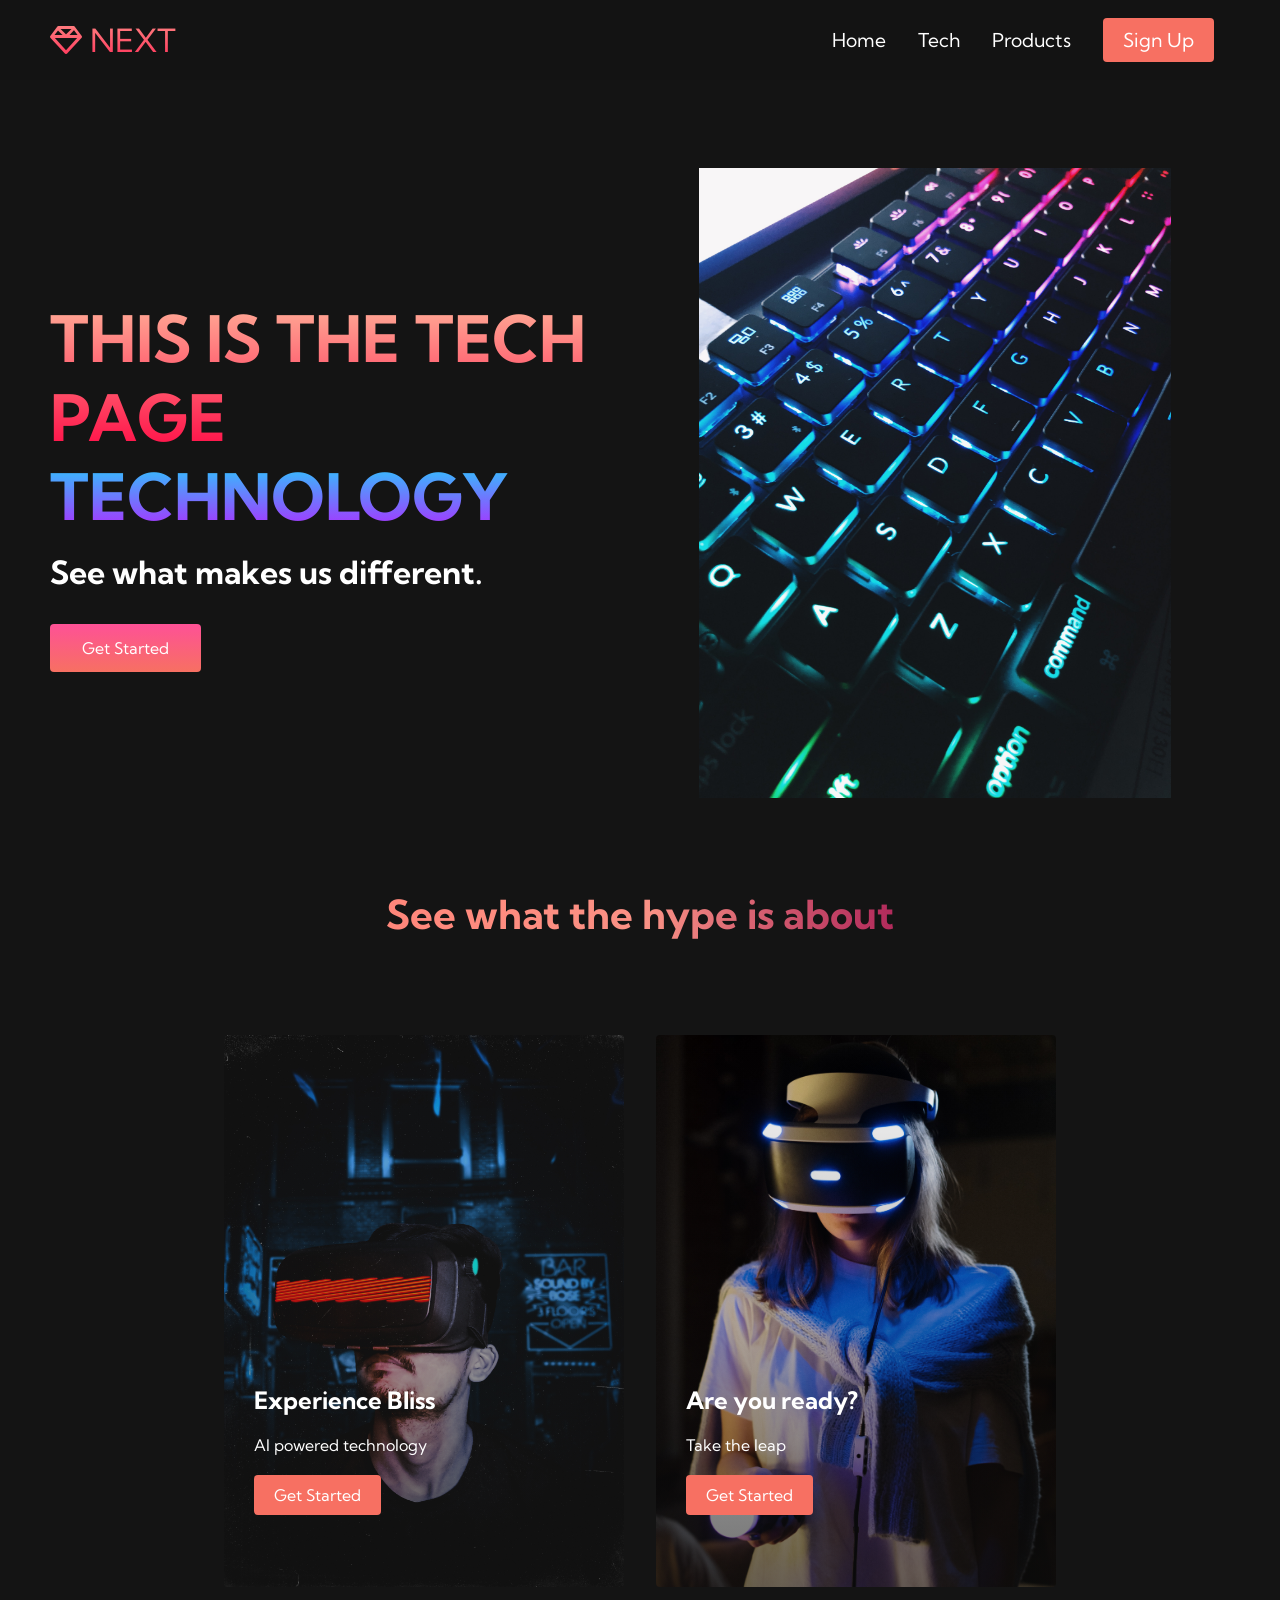
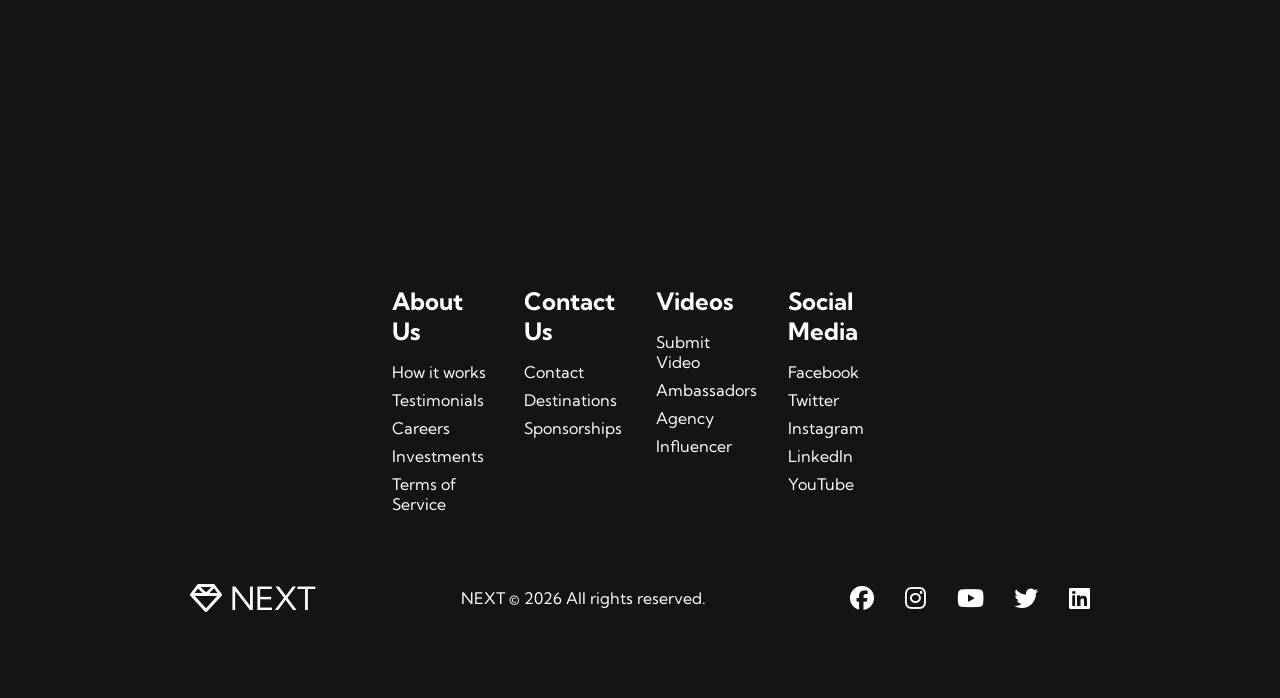
==== tech.html @ 0362b0b6 "Add tech page content and resolving typo in index.html" ====
<!DOCTYPE html>
<html lang="en">
<head>
    <meta charset="UTF-8">
    <meta name="viewport" content="width=device-width, initial-scale=1.0">
    <title>Website</title>
    <link rel="stylesheet" href="styles.css">
    <link rel="stylesheet" href="https://cdnjs.cloudflare.com/ajax/libs/font-awesome/6.5.0/css/all.min.css"><!-- Font Awesome -->
    <!-- google font -->
    <link rel="preconnect" href="https://fonts.googleapis.com">
    <link rel="preconnect" href="https://fonts.gstatic.com" crossorigin>
    <link href="https://fonts.googleapis.com/css2?family=Kumbh+Sans:wght,YOPQ@600,300&display=swap" rel="stylesheet">
</head>
<body>
    <!-- Navbar section-->
    <!--Its a navbar container-->
    <nav class="navbar">
        <div class="navbar__container">
            <!--here is the logo, ideally should use image, but now its a String-->
            <!-- write a for tag and after that # and the id name and push tab, it will automaticall generate it (a#navbar__logo)-->
            <a href="/" id="navbar__logo">
                <i class="fa-regular fa-gem"></i>NEXT</a> <!--i tag contains the fontawesome icon-->
            <!--.navbar__toggle#mobile-menu-->
            <div class="navbar__toggle" id="mobile-menu">
                <!--shift + alt + down arrow copy the line-->
                <span class="bar"></span>
                <span class="bar"></span>
                <span class="bar"></span>
            </div>
            <ul class="navbar__menu">
                <li class="navbar__item">
                    <a href="/" class="navbar__links">
                    Home
                    </a>
                </li>
                <li class="navbar__item">
                    <a href="/tech.html" class="navbar__links">
                    Tech
                    </a>
                </li>
                <li class="navbar__item">
                    <a href="/" class="navbar__links">
                    Products
                    </a>
                </li>
                <li class="navbar__btn">
                    <a href="/" class="button">
                    Sign Up
                    </a>
                </li>
            </ul>
        </div>
    </nav>

    <!-- Hero section -->
    <!-- A hero section is the large, prominent area at the top of a website’s homepage. 
    It usually includes a headline, a short description, and a call-to-action button. 
    The hero section is designed to grab visitors’ attention and quickly communicate the main message or value of the site.
    It often features a background image, video, or graphic.-->
    <div class="main">
        <div class="main__container">
            <div class="main__content">
                <h1>THIS IS THE TECH PAGE</h1>
                <h2>TECHNOLOGY</h2>
                <p>See what makes us different.</p>
                <button class="main__btn">
                    <a href="/">Get Started</a>
                </button>
            </div>
            <div class="main__img--container">
                <img src="images/pic2.jpg" alt="pic" id="main__img"><!-- alt means alternative name of the picture. It will show if the image cannot be displayed -->
                <!-- pictures from https://undraw.co/--> <!-- you can add your collor at the side so the pictures will be alligned to it. Our color code is #FA6771-->
            </div>
        </div>

    </div>

    <!-- Service Section-->
    <div class="services">
        <h1>See what the hype is about</h1>
        <div class="services__container">
            <!--type .services__card and press tab to generate it-->
            <div class="services__card">
                <h2>Experience Bliss</h2>
                <p>AI powered technology</p>
                <button>Get Started</button>
            </div>
            <div class="services__card">
                <h2>Are you ready?</h2>
                <p>Take the leap</p>
                <button>Get Started</button>
            </div>
        </div>
    </div> 

    <!-- Footer section -->
    <div class="footer__container">
        <div class="footer__links">
            <div class="footer__link--wrapper">
                <div class="footer__link--items">
                    <h2>About Us</h2>
                    <a href="/">How it works</a>
                    <a href="/">Testimonials</a>
                    <a href="/">Careers</a>
                    <a href="/">Investments</a>
                    <a href="/">Terms of Service</a>
                </div>
                <div class="footer__link--items">
                    <h2>Contact Us</h2>
                    <a href="/">Contact</a>
                    <a href="/">Destinations</a>
                    <a href="/">Sponsorships</a>
                </div>
            </div>
            <div class="footer__link--wrapper">
                <div class="footer__link--items">
                    <h2>Videos</h2>
                    <a href="/">Submit Video</a>
                    <a href="/">Ambassadors</a>
                    <a href="/">Agency</a>
                    <a href="/">Influencer</a>
                </div>
                <div class="footer__link--items">
                    <h2>Social Media</h2>
                    <a href="/">Facebook</a>
                    <a href="/">Twitter</a>
                    <a href="/">Instagram</a>
                    <a href="/">LinkedIn</a>
                    <a href="/">YouTube</a>
                </div>
            </div>
        </div>
        <div class="social__media">
            <div class="social__media--wrap">
                <div class="footer__logo">
                    <a href="/" id="footer__logo">
                    <i class="fa-regular fa-gem"></i>NEXT</a>
                </div>
                <p class="website__rights">NEXT © 2026 All rights reserved.</p>
                <div class="social__icons">
                    <a href="/" class="social__icon--link" target="_blank"> <!-- it opens in a new tab -->
                    <i class="fab fa-facebook"></i></a>
                    <a href="/" class="social__icon--link" target="_blank">
                    <i class="fab fa-instagram"></i></a>
                    <a href="/" class="social__icon--link" target="_blank">
                    <i class="fab fa-youtube"></i></a>
                    <a href="/" class="social__icon--link" target="_blank">
                    <i class="fab fa-twitter"></i></a>
                    <a href="/" class="social__icon--link" target="_blank">
                    <i class="fab fa-linkedin"></i></a>
            </div>
        </div>
    </div>

    <script src="app.js"></script>
</body>
</html>
---- styles.css ----
* {
    box-sizing: border-box;
    margin: 0;
    padding: 0;
    /*Need declare it to automatically fill out for us*/
    font-family: 'Kumbh Sans', sans-serif;
}

.navbar {
    background: #131313;
    height: 80px;
    display: flex; /*It will put navbar element onto a row*/
    justify-content: center;
    align-items: center;
    font-size: 1.2rem; /*1rem = 16pixel*/
    position: sticky;
    top: 0;
    z-index: 999;/*like 3dimensions like stacking, 999 means itt will always above every other part of the website's content. Its not being covered by anything*/
 }

 .navbar__container {
    display: flex; /*The logo NEXT moved to the side*/
    justify-content: space-between;/*it will see on mobile phone*/
    height: 80px;
    z-index: 1; /*make above of everything*/
    width: 100%; /*itt separate the nav items and the logos to the two corner/side ot the pages*/
    max-width: 1300px;
    margin: 0 auto ; /*first value is the top, second is right, bottom, left if you use 0 0 0 0 definitin. If you use two parameter the the first is top and bottom, second is left/right*/
    padding: 0 50px; /*same as above*/
 }

 /*use # because it is a logo*/
#navbar__logo {
    background-color: #ff8177; /*we have a linear gradient but in case it failed at lease we have something*/
    background-image: linear-gradient(to top, #ff0844 0%, #ffb199 100%); /*first 0 percent comma, second collor 100% so it create a little gradient effect on background color*/
    background-size: 100%;
    -webkit-background-clip: text; /*the background color will dissapear*/
    -moz-background-clip: text;
    -webkit-text-fill-color: transparent;
    -moz-text-fill-color: transparent;
    display: flex;
    align-items: center;/*move logo in center positin inside the nav colored line*/
    cursor: pointer; /*It create a little hand simbole if you hover over it*/
    text-decoration: none; /*get rid of the underline, because its an a tag that why there is an underline*/
    font-size: 2rem;
}

/*It the actual icon style*/
.fa-gem {
    margin-right: 0.5rem;
}

.navbar__menu {
    display: flex; /*It put the list element int a one row*/
    align-items: center;
    list-style: none; /*Itt will separate the list element -> nem csusznak egymasba*/
    text-align: center;
}

.navbar__item {
    height: 80px;
}

.navbar__links {
    color: #fff;
    display: flex;
    align-items: center;
    justify-content: center;
    text-decoration: none; /*remove underline (because it is an a tag)*/
    padding: 0 1rem;
    height: 100%; /*I think it fills the space, so thats why it posotioned in center position. CHECK IT!*/
}

.navbar__btn {
    display: flex;
    justify-content: center;
    align-items: center;
    padding: 0 1rem;
    width: 100%;
}

.button {
    display: flex;
    justify-content: center;
    align-items: center;
    text-decoration: none;
    padding: 10px 20px;
    height: 100%;
    width: 100%;
    border: none;
    outline: none;
    border-radius: 4px;
    background: #f77062;
    color: #fff; /*text color*/
}

/*define hover effect*/
.button:hover {
    background: #4837ff;
    transition: all 0.3s ease; /*With ease the transition will be smooth*/
}

.navbar__links:hover {
    color: #f77062;
    transition: all 0.3s ease; /*With ease the transition will be smooth*/
}

/*---- mobile responseve part ----*/

/*It triggers at 960px*/
@media screen and (max-width: 960px) {
    .navbar__container {
        display: flex;
        justify-content: space-between;
        height: 80;
        z-index: 1; /*make above of everything*/
        width: 100%;
        max-width: 1300px;
        padding: 0;
    }

    /*This is the mobile menu bars which appear when the windows size is mobile device sized (belowe our minimum settings)*/
    .navbar__menu {
        display: grid;
        grid-template-columns: auto;
        margin: 0;
        width: 100%;
        position: absolute; /*CHECK IT, it put the menu items center but check it*/
        top: -1000px; /*The animation coming from the top and because big negativ number it ensures that it will never seen. When we click it set the top back to the value where we can see it*/
        opacity: 0; /*0 because we dont want to see it*/
        transition: all 0.5s ease;
        height: 50vh; /*viewport height*/
        z-index: -1; /*that way i should be able to click on the icon to trigger this*/
        background: #131313;
    }

    /*JavaScript to trigger this*/
    .navbar__menu.active {
        background: #131313;
        top: 100%; /*This value essentially show the entire active menu*/
        opacity: 1; /*so we will see it*/
        transition: all 0.5s ease;
        z-index: 99;
        height: 50vh;
        font-size: 1.6rem;
    }

    #navbar__logo {
        padding-left: 25px;
    }

    /*check why need white space befor .bar*/
    .navbar__toggle .bar {
        width:25px;
        height: 3px;
        margin: 5px auto;
        transition: all 0.3s ease-in-out;
        background: #fff;
    }

    .navbar__item {
        width: 100%;
    }

    .navbar__links {
        text-align: center;
        padding: 2rem;
        width: 100%;
        display: table;
    }

    /*# means id*/
    #mobile-menu {
        position: absolute;
        top: 25%;
        right: 5%;
        transform: translate(5%, 20%);
    }

    .navbar__btn {
        padding-bottom: 2rem;
    }

    .button {
        display: flex;
        justify-content: center;
        align-items: center;
        width: 80%;
        height: 80px;
        margin: 0;
    }

    .navbar__toggle .bar {
        display: block;
        cursor: pointer;
    }

    /*nth-child(2) means its targets the second child*/
    #mobile-menu.is-active .bar:nth-child(2) {
        opacity: 0; /*its mean we dont want to see it at all*/
    }

    /*we want to target the top bar so its 1*/
    #mobile-menu.is-active .bar:nth-child(1) {
        transform: translateY(8px) rotate(45deg);
    }

    /*we want to target the third bar now*/
    #mobile-menu.is-active .bar:nth-child(3) {
        transform: translateY(-8px) rotate(-45deg);
    }

}


/*Hero Section CSS*/
.main {
    background-color: #141414;
}

.main__container {
    display: grid;
    grid-template-columns: 1fr 1fr; /*it means we have two column and they will take the same space*/
    align-items: center;
    justify-self: center; /*check it*/
    margin: 0 auto;
    height: 90vh;
    background-color: #141414;
    z-index: 1;
    width: 100%;
    max-width: 1300px;
    padding: 0 50px; /*top and bottom 0, left and right 50px*/
}

.main__content h1 {
    font-size: 4rem;
    background-color: #ff8177;
    background-image: linear-gradient(to top, #ff0844 0%, #ffb199 100%);
    background-color: 100%;
    -webkit-background-clip: text; /*the background color will dissapear*/
    -moz-background-clip: text;
    -webkit-text-fill-color: transparent;/*It will make the text transparent and show the background color*/
    -moz-text-fill-color: transparent;
}

.main__content h2 {
    font-size: 4rem;
    background-color: #ff8177;
    background-image: linear-gradient(to top, #b721ff 0%, #21d4fd 100%);
    background-color: 100%;
    -webkit-background-clip: text; /*the background color will dissapear*/
    -moz-background-clip: text;
    -webkit-text-fill-color: transparent;/*It will make the text transparent and show the background color*/
    -moz-text-fill-color: transparent;
}

.main__content p {
    margin-top: 1rem;
    font-size: 2rem;
    font-weight: 700;
    color: #fff;
}

.main__btn {
    font-size: 1rem;
    background-image: linear-gradient(to top, #f77062 0%, #fe5196 100%); /*check it*/
    padding: 14px 32px;
    border: none;
    border-radius: 4px;
    color: #fff;
    margin-top: 2rem;
    cursor: pointer;
    position: relative;/*check it*/
    transition: all 0.3s;/*check it*/
    outline: none;/*check it*/
}

/*Check this hover effect*/
.main__btn a {
    /*we are doing little hover effects*/
    position: relative;/*check it*/
    z-index: 2;
    color: #fff;
    text-decoration: none; /*it removes the underline*/
}

.main__btn:after {
    position: absolute;
    content: ''; /*when you see the hover effects like nothing there except what the color is */
    top: 0;
    left: 0;
    width: 0;
    height: 100%;
    background: #4837ff;
    transition: all 0.3s;
    border-radius: 4px;
}

.main__btn:hover {
    color:#fff;
}

.main__btn:hover:after {
    width: 100%;
}

.main__img--container {
    text-align: center;
}

#main__img {
    height: 80%;
    width: 80%; 
}

/*--- Mobile responsive*/
@media screen and (max-width: 768px) {
    /*lets target the main container*/
    .main__container {
        display: grid;
        grid-template-columns: auto;
        align-items: center;
        justify-self: center;
        width: 100%;
        margin: 0 auto;
        /*height: 90vh;*/
        height: auto;/**/
    }

    .main__content {
        text-align: center;
        margin-bottom: 4rem;
    }

    .main__content h1 {
        font-size: 2.5rem;
        margin-top: 2rem;
    }

    .main__content h2 {
        font-size: 3rem;
    }

    .main__content p {
        margin-top: 1rem;
        font-size: 1.5rem;
    }
 
}

@media screen and (max-width: 480px) {/*media query*/
   .main__content h1 {
        font-size: 2rem;
        margin-top: 3rem;
    }

    .main__content h2 {
        font-size: 2rem;
    }

    .main__content p {
        margin-top: 2rem;
        font-size: 1.5rem;
    }

    .main__btn {
        padding: 12px 36px;
        margin: 2.5rem 0; /*2.5rem by 0*/
    }
}

/*Service Section CSS*/
.services {
    background: #141414;
    display: flex;
    flex-direction: column;/*It will organize the child elements in a column*/
    align-items: center;
    min-height: 100vh; /*view port height*/
    /*The issue is on the .services section which has height: 100vh — a fixed height equal to the viewport. 
    When the screen is wide enough to display the cards side by side, the total content height (heading + large 552px cards + margins) can exceed that fixed height, causing the content to overflow outside the dark #141414 background. 
    The white body background then shows through at the bottom.
    Solution:
    min-height: 100vh means the section is at least full viewport height, 
    but grows taller if the content needs more space — so the dark background always covers the content fully.
    */
}

.services h1 {
    background-color: #ff8177;
    background-image: linear-gradient(
        to right, 
        #ff8177 0%, 
        #ff867a 0%, 
        #ff8c7f 21%,
        #f99185 52%, 
        #cf556c 78%, 
        #b12a5b 100%
    ); /*It provides the gradient effect (color transition)*/
    background-size: 100%; /*check it*/
    margin-bottom: 5rem;
    font-size: 2.5rem;
    -webkit-background-clip: text; /*the background color will dissapear*/
    -moz-background-clip: text;
    -webkit-text-fill-color: transparent;/*It will make the text transparent and show the background color*/
    -moz-text-fill-color: transparent;
}

.services__container {
    display: flex; /*check it. Itt will provide a flexible layout so when you increase the screen size the cards will be
    card should be next to each other (side by side). When you decrease it they should position themselves in a column*/
    justify-content: center;
    flex-wrap: wrap;
}

/*pictures from https://www.pexels.com/ It is a free stock photo and video website */

.services__card {
    margin: 1rem;
    height: 552px;
    width: 400px;
    border-radius: 4px;

    /*Esentially it is a linear gradient on the background to make it little darker, becase when it is to bright when I 
    had a text that you couldn't even read. So it is doing this effect */
    background-image: linear-gradient(
        to bottom, rgba(0,0,0,0) 0%, rgba(17, 17, 17, 0.6) 100%
        ),
        url('images/pic3.jpg'); /*the second part is the actual image*/
    background-size: cover; /*it will cover the entire card*/ 
    position: relative; /*I want to make sure I can position the text where I want it*/
    color: #fff;
    /*All child elements that don't have their own color rule will "bubble up" and use the parent's white color. 
    It's a shorthand way to set a default text color for all content inside the card without targeting each element individually.
    The color property in CSS is inherited by default. This means any text elements (<p>, <h2>, <span>, etc.) nested inside .services__card will automatically inherit color: #fff from their parent, unless they define their own color value*/
}

.services__card:nth-child(2) {
     background-image: linear-gradient(
        to bottom, rgba(0,0,0,0) 0%, rgba(17, 17, 17, 0.6) 100%
    ),
        /*url('/images/pic4.jpg'); this is absolute path which work only locally. Use relative path instead*/
    url('images/pic4.jpg');   
}

.services h2 {
    position: absolute;
    top: 350px;
    left: 30px;
}

.services p {
    position: absolute; /*check absolute positioning*/
    top: 400px;
    left: 30px;
}

.services__card button {
    color: #fff;
    padding: 10px 20px;
    border: none;
    outline: none; /* is the border-like ring that browsers draw outside the element's border when it receives focus (e.g., when you click a button or tab to it with the keyboard).
    removes that default browser focus ring.*/
    /*
    Accessibility warning: Removing the outline can be harmful for keyboard users who rely on the visible focus indicator to know which element is selected. A better practice is to only hide it for mouse users:
    .services__card button:focus:not(:focus-visible) {
    outline: none;
    }
    This removes the outline on mouse click, but keeps it for keyboard navigation.
    */
    border-radius: 4px;
    background: #f77062;
    position: absolute;
    top: 440px;
    left: 30px;
    font-size: 1rem;
    cursor: pointer;
}

/*hover over effects*/
.services__card:hover {
    /*This is going to scale it to increase the card size when you hover over it*/
    transform: scale(1.075);
    transition: 0.2s ease-in; /*check it*/
    cursor: pointer;
}

@media screen and (max-width: 960px){
    .services {
        height: 1600px; /*cards will have enough space to stack vertically when the screen is narrower, 
        so they don't overflow
        Without this, the cards would overflow outside the section's background*/
    }

    .services h1 {
        font-size: 2rem;/*shrinks the heading slightly to fit a narrower screen*/
        margin-top: 12rem;/*.services h1 pushes the heading down within the services section, 
        which visually increases the gap between the bottom of .main__container (the hero section) and the services heading*/
    }
}

@media screen and (max-width: 480) {
    .services {
        height: 1400px;
    }

    .services h1 {
        font-size: 1.2rem;
        margin-top: 8rem;
    }

    .services__card {
        width: 300px;
    }
}

/*Footer section CSS*/
.footer__container {
    background-color: #141414;
    padding: 5rem 0; /*5rem top and bottom, 0 left and right*/
    display: flex;
    flex-direction: column;
    justify-content: center; /*It will put the content in the center of the footer section*/
    align-items: center;
}

#footer__logo {
    color: #fff;
    display: flex;
    align-items: center;/*move logo in center position inside the nav colored line*/
    cursor: pointer; /*It create a little hand simbole if you hover over it*/
    text-decoration: none; /*get rid of the underline, because its an a tag that why there is an underline*/
    font-size: 2rem;
}

.footer__links {
    width: 100%;
    max-width: 1000px;
    display: flex;
    justify-content: center;
}

.footer__link--wrapper {
    display: flex; /*It will put the list element int a one row*/
}

.footer__link--items {
    display: flex;
    flex-direction: column; /*It will organize the child elements in a column*/
    align-items: flex-start; /*It will align the items to the start of the column (left side)*/
    margin: 16px; /*It is 1rem*/
    text-align: left;
    width: 100px;
    box-sizing: border-box; /*It ensures that padding and border are included in the total width and height of the element, 
    preventing unexpected layout issues when adding padding or borders*/
}

.footer__link--items h2 {
    margin-bottom: 16px; /*It is 1rem*/
}

.footer__link--items > h2 { /*This means: "select any h2 that is a direct child of .footer__link--items"*/
    color: #fff;
}

.footer__link--items a {
    color: #fff;
    text-decoration: none; /*It removes the underline from the links*/
    margin-bottom: 0.5rem; /*It is 8px*/
}

.footer__link--items a:hover {
    color: #e9e9e9;
    transition: 0.3s ease-out; /*It creates a smooth transition effect when the color changes on hover.
    ease-out controls the speed curve of the transition — it starts fast and slows down at the end.*/
}

/*Social icons*/

.social__icon--link {
    color: #fff;
    font-size: 24px;
}

.social__media {
    max-width: 1000px;
    width: 100%;
}

.social__media--wrap {
    display: flex;
    justify-content: space-between; /*It will put the content at the start and end of the container, creating space between them*/
    align-items: center;
    width: 90%;/*It will make the content take up 90% of the container's width, leaving some space on the sides for better aesthetics and readability*/
    max-width: 1000px;
    margin: 40px auto 0 auto; /*40px top, auto right, 0 bottom, auto left. It centers the content horizontally and adds space above it*/
}

.social__icons {
    display: flex; /*It will put the icons in a row*/
    justify-content: space-between; /*It will put the icons at the start and end of the container, creating space between them*/
    align-items: center;
    width: 240px; /*It will set a fixed width for the container that holds the social media icons, ensuring they are spaced out evenly within that area*/
}

/*Currently it is a dead code check it*/
.social__logo {
    color: #fff;
    justify-self: flex-start; /*It will align the logo to the start of the container (left side)*/
    margin-left: 20px;
    cursor: pointer;
    text-decoration: none;
    font-size: 2rem;
    display: flex;
    align-items: center;
    margin-bottom: 16px;
}

.website__rights {
    color: #fff;
}

/*--- Mobile responsive part ---*/
@media screen and (max-width: 820px) {

    .footer__links {
        padding-top: 2rem; /*It will add space above the links to separate them 
        from the logo and social media icons, improving readability on smaller screens*/
    }

    #footer__logo {
        margin-bottom: 2rem; /*It will add space below the logo to separate it from the links, improving readability on smaller screens*/
    }

    .website__rights {
        margin-bottom: 2rem; /*It will add space below the copyright notice to separate it from the social media icons, improving readability on smaller screens*/
    }


    .footer__link--wrapper {
        flex-direction: column; /*It will organize the link sections in a column, stacking them vertically 
        instead of side by side, which is more suitable for narrow screens*/
    }

    .social__media--wrap {
        flex-direction: column; /*It will organize the social media section in a column, stacking the logo, copyright notice, and icons vertically 
        instead of side by side, which is more suitable for narrow screens*/
    }
}

@media screen and (max-width: 480px) {
    .footer__link--items {
        margin: 0;/*It will remove the margin around each link section (we set 16px previously so this will remove)
        to save space on smaller screens, 
        allowing the sections to fit better within the limited width*/
        padding: 10px; /*It will add padding inside each link section to create some space between the content 
        and the edges of the section, improving readability on smaller screens*/
        width: 100%; /*It will make each link section take up the full width of the container, 
        allowing them to stack vertically and fit better on narrow screens*/
    }
}
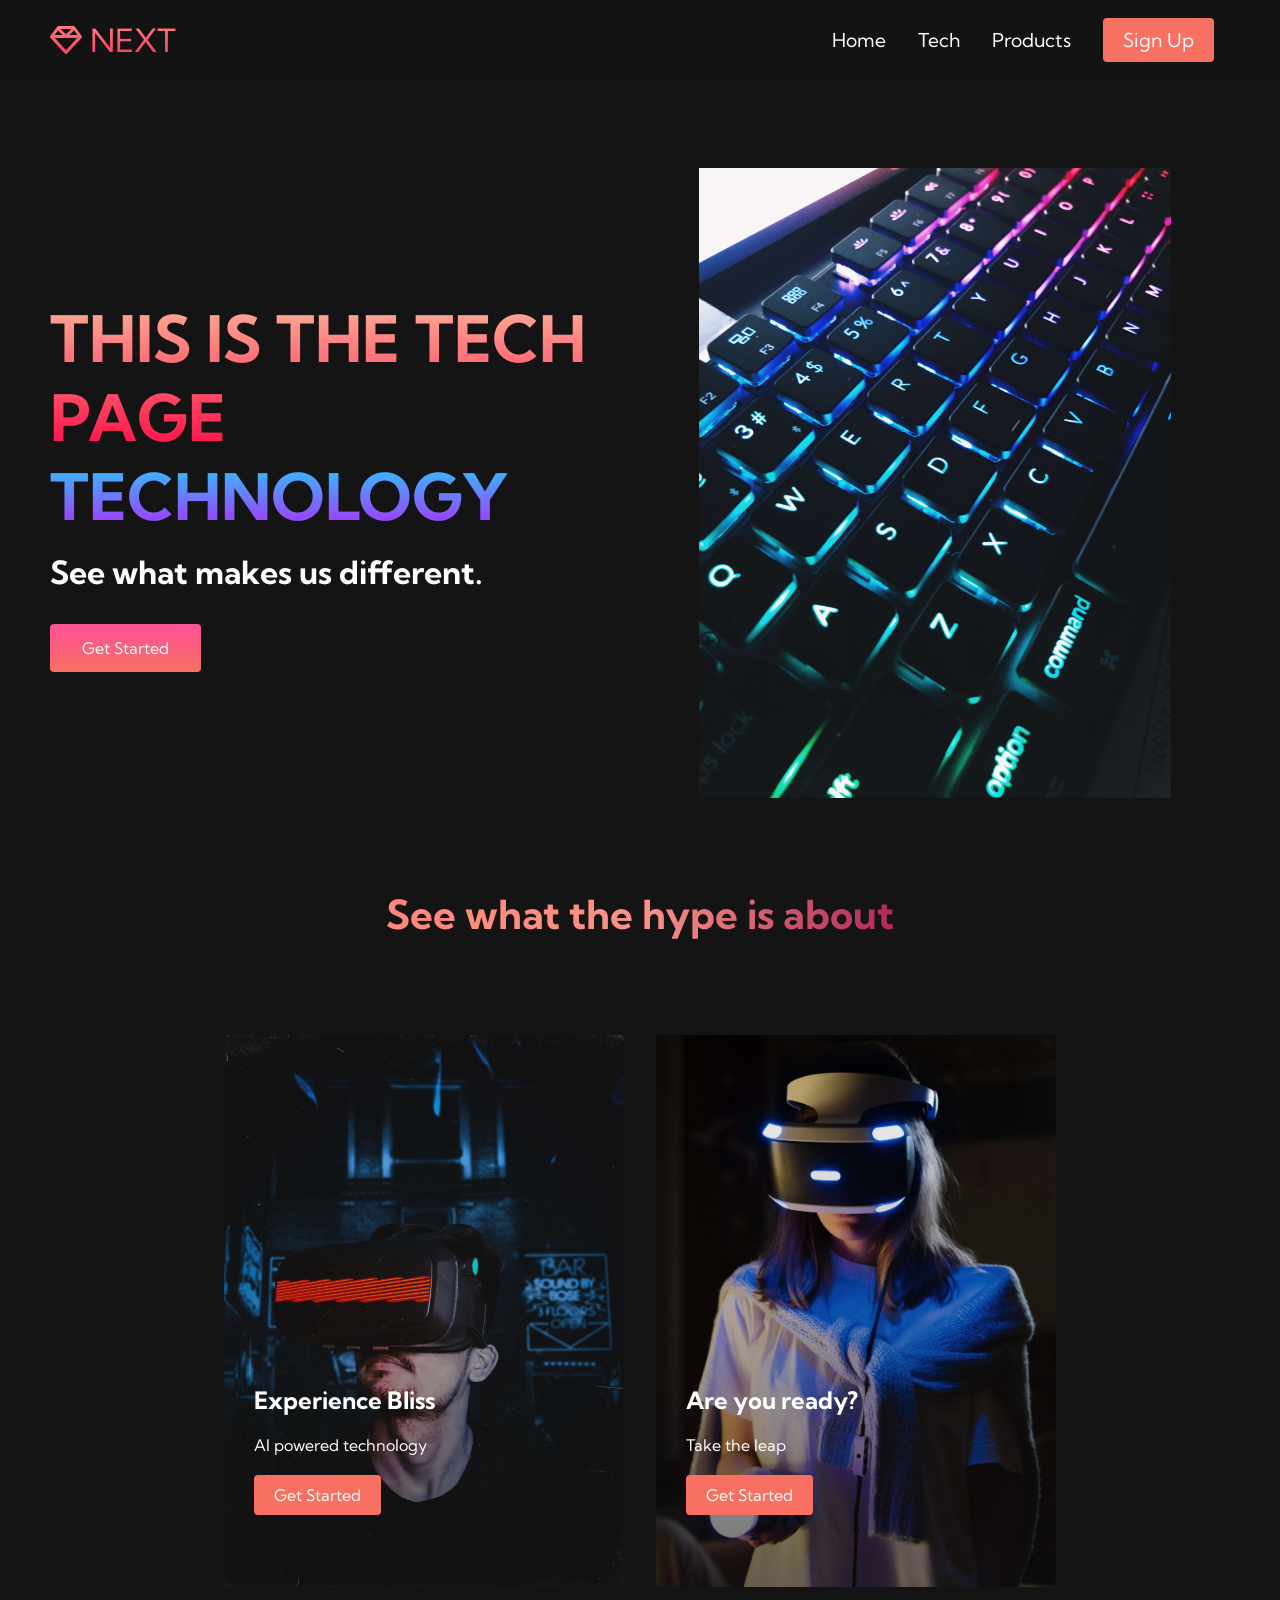
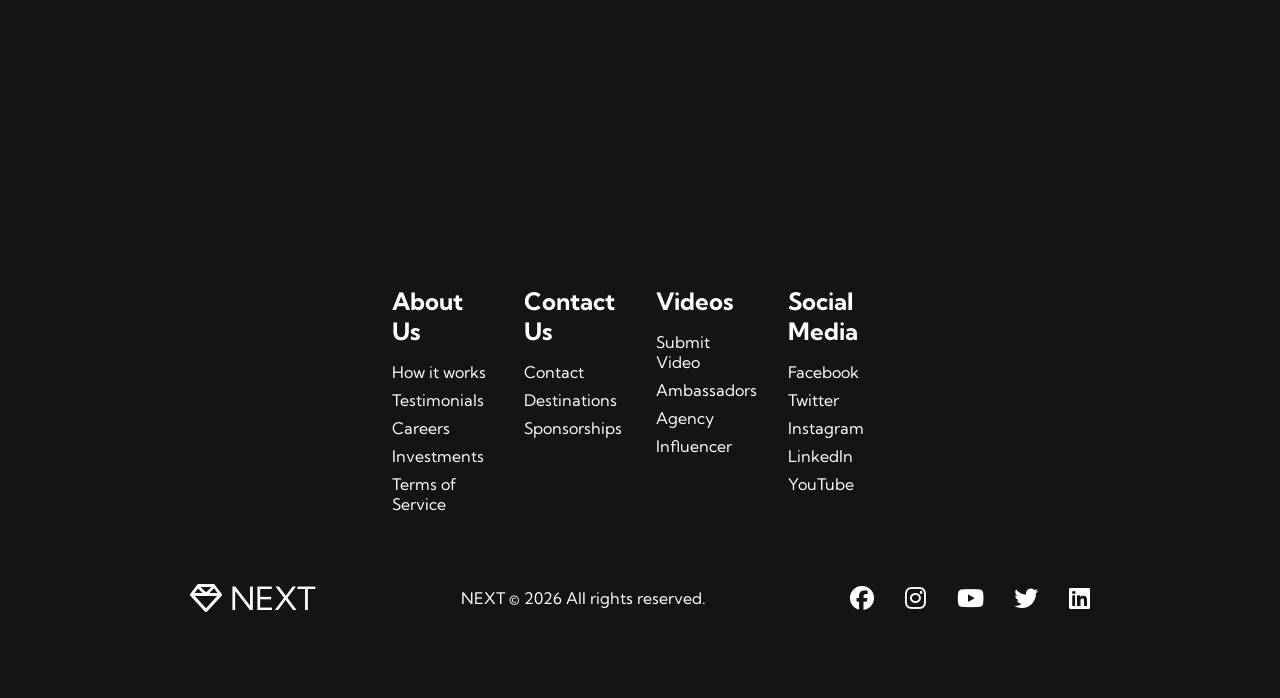
==== commit d264fb08: "Add compressed picture for faster service card loading" ====
--- a/tech.html
+++ b/tech.html
@@ -18,7 +18,7 @@
         <div class="navbar__container">
             <!--here is the logo, ideally should use image, but now its a String-->
             <!-- write a for tag and after that # and the id name and push tab, it will automaticall generate it (a#navbar__logo)-->
-            <a href="/" id="navbar__logo">
+            <a href="index.html" id="navbar__logo">
                 <i class="fa-regular fa-gem"></i>NEXT</a> <!--i tag contains the fontawesome icon-->
             <!--.navbar__toggle#mobile-menu-->
             <div class="navbar__toggle" id="mobile-menu">
@@ -29,22 +29,22 @@
             </div>
             <ul class="navbar__menu">
                 <li class="navbar__item">
-                    <a href="/" class="navbar__links">
+                    <a href="index.html" class="navbar__links">
                     Home
                     </a>
                 </li>
                 <li class="navbar__item">
-                    <a href="/tech.html" class="navbar__links">
+                    <a href="tech.html" class="navbar__links">
                     Tech
                     </a>
                 </li>
                 <li class="navbar__item">
-                    <a href="/" class="navbar__links">
+                    <a href="" class="navbar__links">
                     Products
                     </a>
                 </li>
                 <li class="navbar__btn">
-                    <a href="/" class="button">
+                    <a href="" class="button">
                     Sign Up
                     </a>
                 </li>
@@ -64,11 +64,11 @@
                 <h2>TECHNOLOGY</h2>
                 <p>See what makes us different.</p>
                 <button class="main__btn">
-                    <a href="/">Get Started</a>
+                    <a href="">Get Started</a>
                 </button>
             </div>
             <div class="main__img--container">
-                <img src="images/pic2.jpg" alt="pic" id="main__img"><!-- alt means alternative name of the picture. It will show if the image cannot be displayed -->
+                <img src="images/pic2_compressed.jpg" alt="pic" id="main__img"><!-- alt means alternative name of the picture. It will show if the image cannot be displayed -->
                 <!-- pictures from https://undraw.co/--> <!-- you can add your collor at the side so the pictures will be alligned to it. Our color code is #FA6771-->
             </div>
         </div>
@@ -99,34 +99,34 @@
             <div class="footer__link--wrapper">
                 <div class="footer__link--items">
                     <h2>About Us</h2>
-                    <a href="/">How it works</a>
-                    <a href="/">Testimonials</a>
-                    <a href="/">Careers</a>
-                    <a href="/">Investments</a>
-                    <a href="/">Terms of Service</a>
+                    <a href="">How it works</a>
+                    <a href="">Testimonials</a>
+                    <a href="">Careers</a>
+                    <a href="">Investments</a>
+                    <a href="">Terms of Service</a>
                 </div>
                 <div class="footer__link--items">
                     <h2>Contact Us</h2>
-                    <a href="/">Contact</a>
-                    <a href="/">Destinations</a>
-                    <a href="/">Sponsorships</a>
+                    <a href="">Contact</a>
+                    <a href="">Destinations</a>
+                    <a href="">Sponsorships</a>
                 </div>
             </div>
             <div class="footer__link--wrapper">
                 <div class="footer__link--items">
                     <h2>Videos</h2>
-                    <a href="/">Submit Video</a>
-                    <a href="/">Ambassadors</a>
-                    <a href="/">Agency</a>
-                    <a href="/">Influencer</a>
+                    <a href="">Submit Video</a>
+                    <a href="">Ambassadors</a>
+                    <a href="">Agency</a>
+                    <a href="">Influencer</a>
                 </div>
                 <div class="footer__link--items">
                     <h2>Social Media</h2>
-                    <a href="/">Facebook</a>
-                    <a href="/">Twitter</a>
-                    <a href="/">Instagram</a>
-                    <a href="/">LinkedIn</a>
-                    <a href="/">YouTube</a>
+                    <a href="">Facebook</a>
+                    <a href="">Twitter</a>
+                    <a href="">Instagram</a>
+                    <a href="">LinkedIn</a>
+                    <a href="">YouTube</a>
                 </div>
             </div>
         </div>
--- a/styles.css
+++ b/styles.css
@@ -425,7 +425,7 @@
     background-image: linear-gradient(
         to bottom, rgba(0,0,0,0) 0%, rgba(17, 17, 17, 0.6) 100%
         ),
-        url('images/pic3.jpg'); /*the second part is the actual image*/
+        url('images/pic3_compressed.jpg'); /*the second part is the actual image*/
     background-size: cover; /*it will cover the entire card*/ 
     position: relative; /*I want to make sure I can position the text where I want it*/
     color: #fff;
@@ -439,7 +439,7 @@
         to bottom, rgba(0,0,0,0) 0%, rgba(17, 17, 17, 0.6) 100%
     ),
         /*url('/images/pic4.jpg'); this is absolute path which work only locally. Use relative path instead*/
-    url('images/pic4.jpg');   
+    url('images/pic4_compressed.jpg');   
 }
 
 .services h2 {
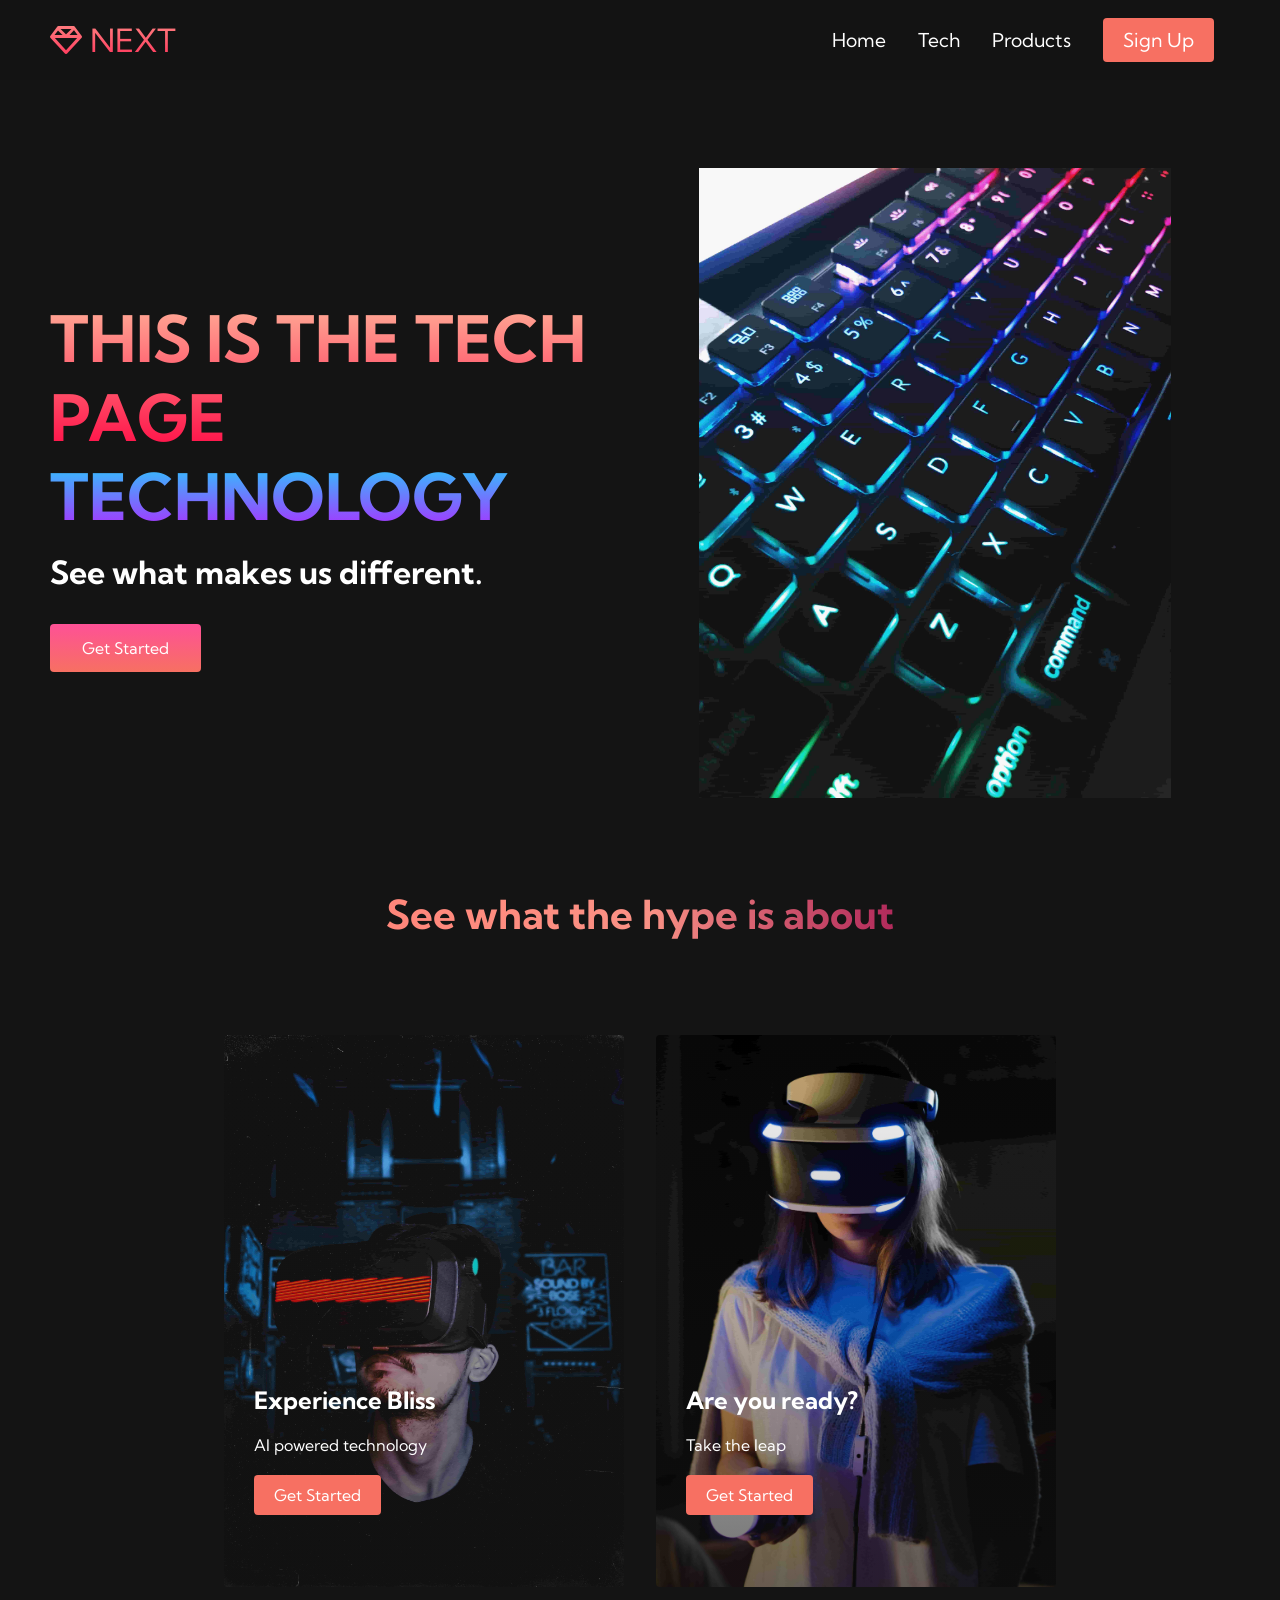
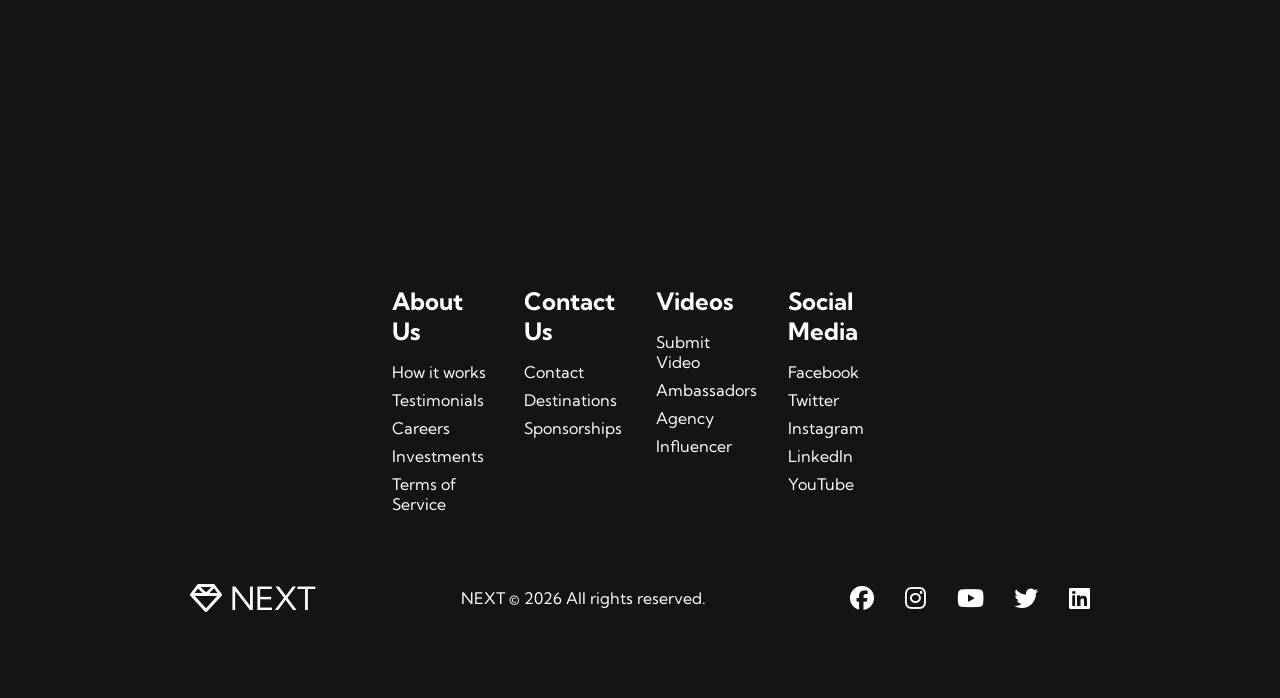
==== commit 9d5928ef: "Compressed the used pictures to 10% of quality" ====
--- a/tech.html
+++ b/tech.html
@@ -68,7 +68,7 @@
                 </button>
             </div>
             <div class="main__img--container">
-                <img src="images/pic2_compressed.jpg" alt="pic" id="main__img"><!-- alt means alternative name of the picture. It will show if the image cannot be displayed -->
+                <img src="images/pic2_compressed_10.jpg" alt="pic" id="main__img"><!-- alt means alternative name of the picture. It will show if the image cannot be displayed -->
                 <!-- pictures from https://undraw.co/--> <!-- you can add your collor at the side so the pictures will be alligned to it. Our color code is #FA6771-->
             </div>
         </div>
--- a/styles.css
+++ b/styles.css
@@ -425,7 +425,7 @@
     background-image: linear-gradient(
         to bottom, rgba(0,0,0,0) 0%, rgba(17, 17, 17, 0.6) 100%
         ),
-        url('images/pic3_compressed.jpg'); /*the second part is the actual image*/
+        url('images/pic3_compressed_10.jpg'); /*the second part is the actual image*/
     background-size: cover; /*it will cover the entire card*/ 
     position: relative; /*I want to make sure I can position the text where I want it*/
     color: #fff;
@@ -439,7 +439,7 @@
         to bottom, rgba(0,0,0,0) 0%, rgba(17, 17, 17, 0.6) 100%
     ),
         /*url('/images/pic4.jpg'); this is absolute path which work only locally. Use relative path instead*/
-    url('images/pic4_compressed.jpg');   
+    url('images/pic4_compressed_10.jpg');   
 }
 
 .services h2 {
